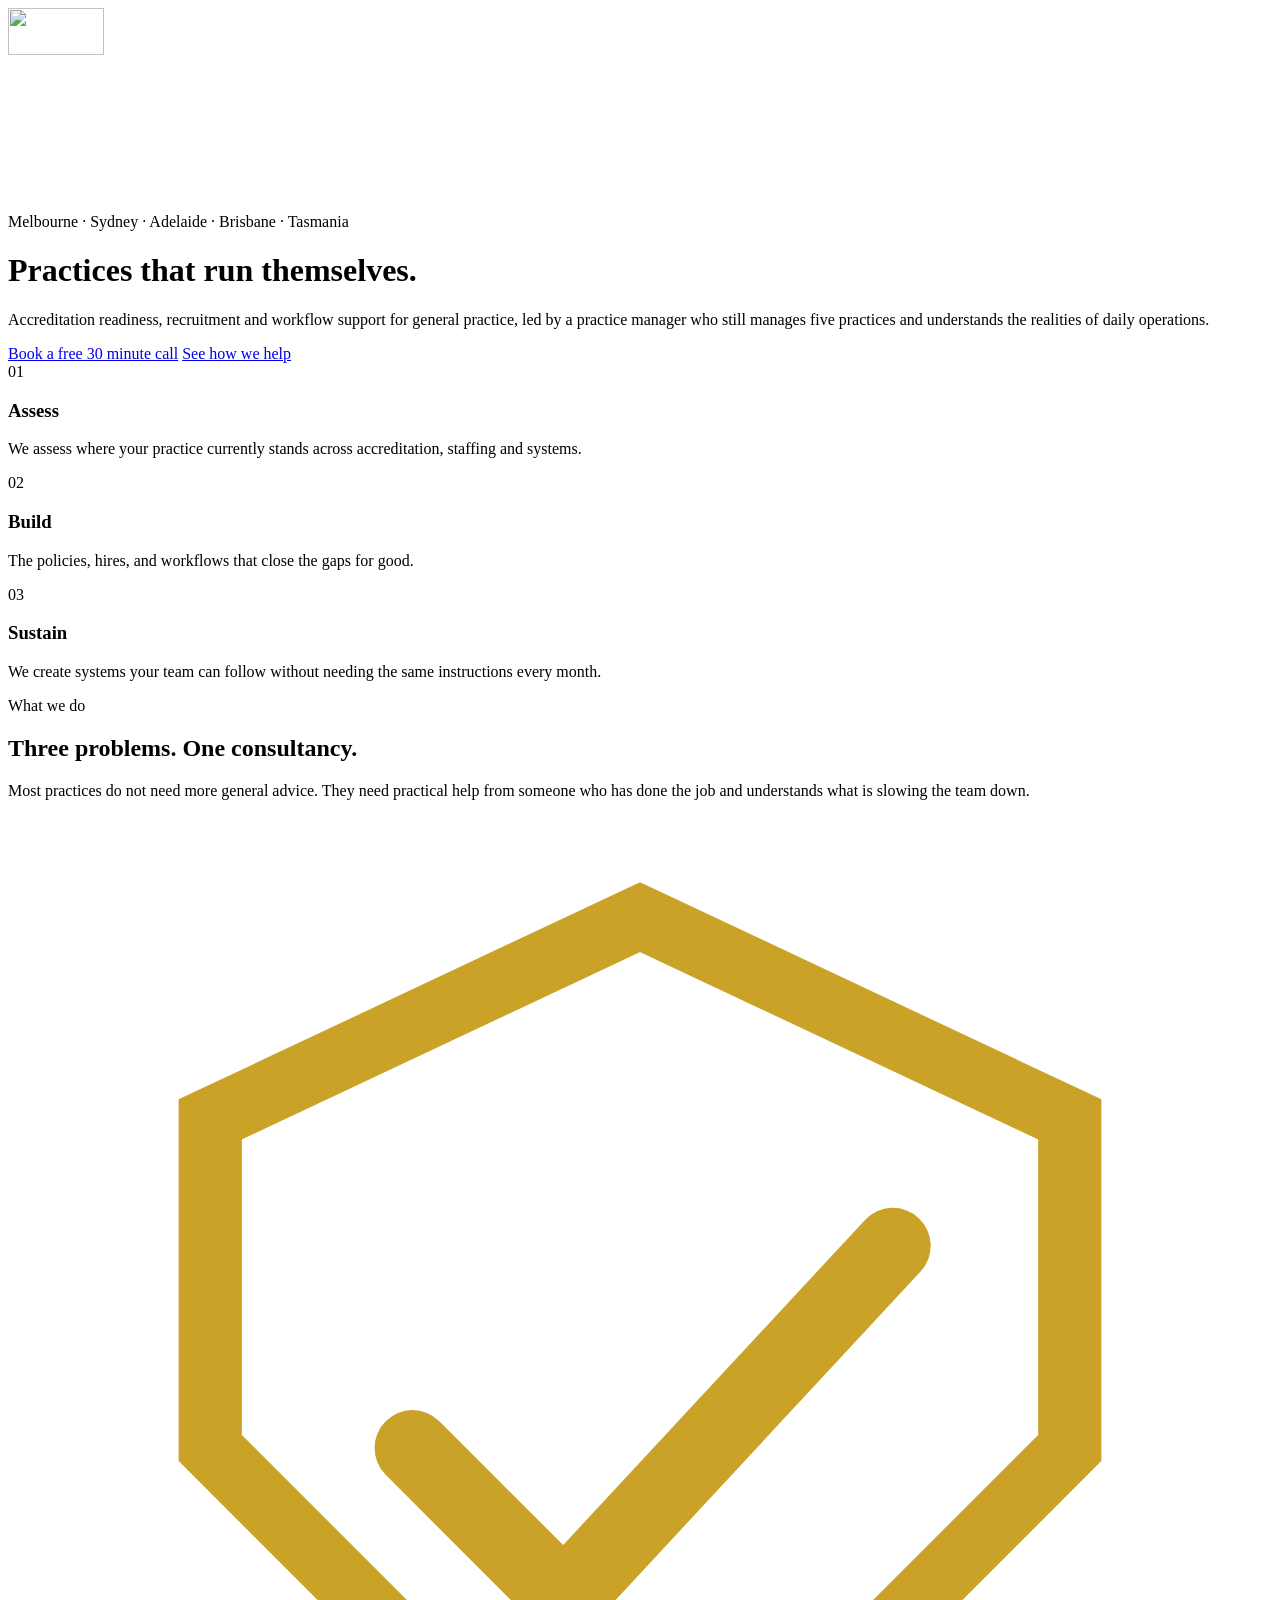
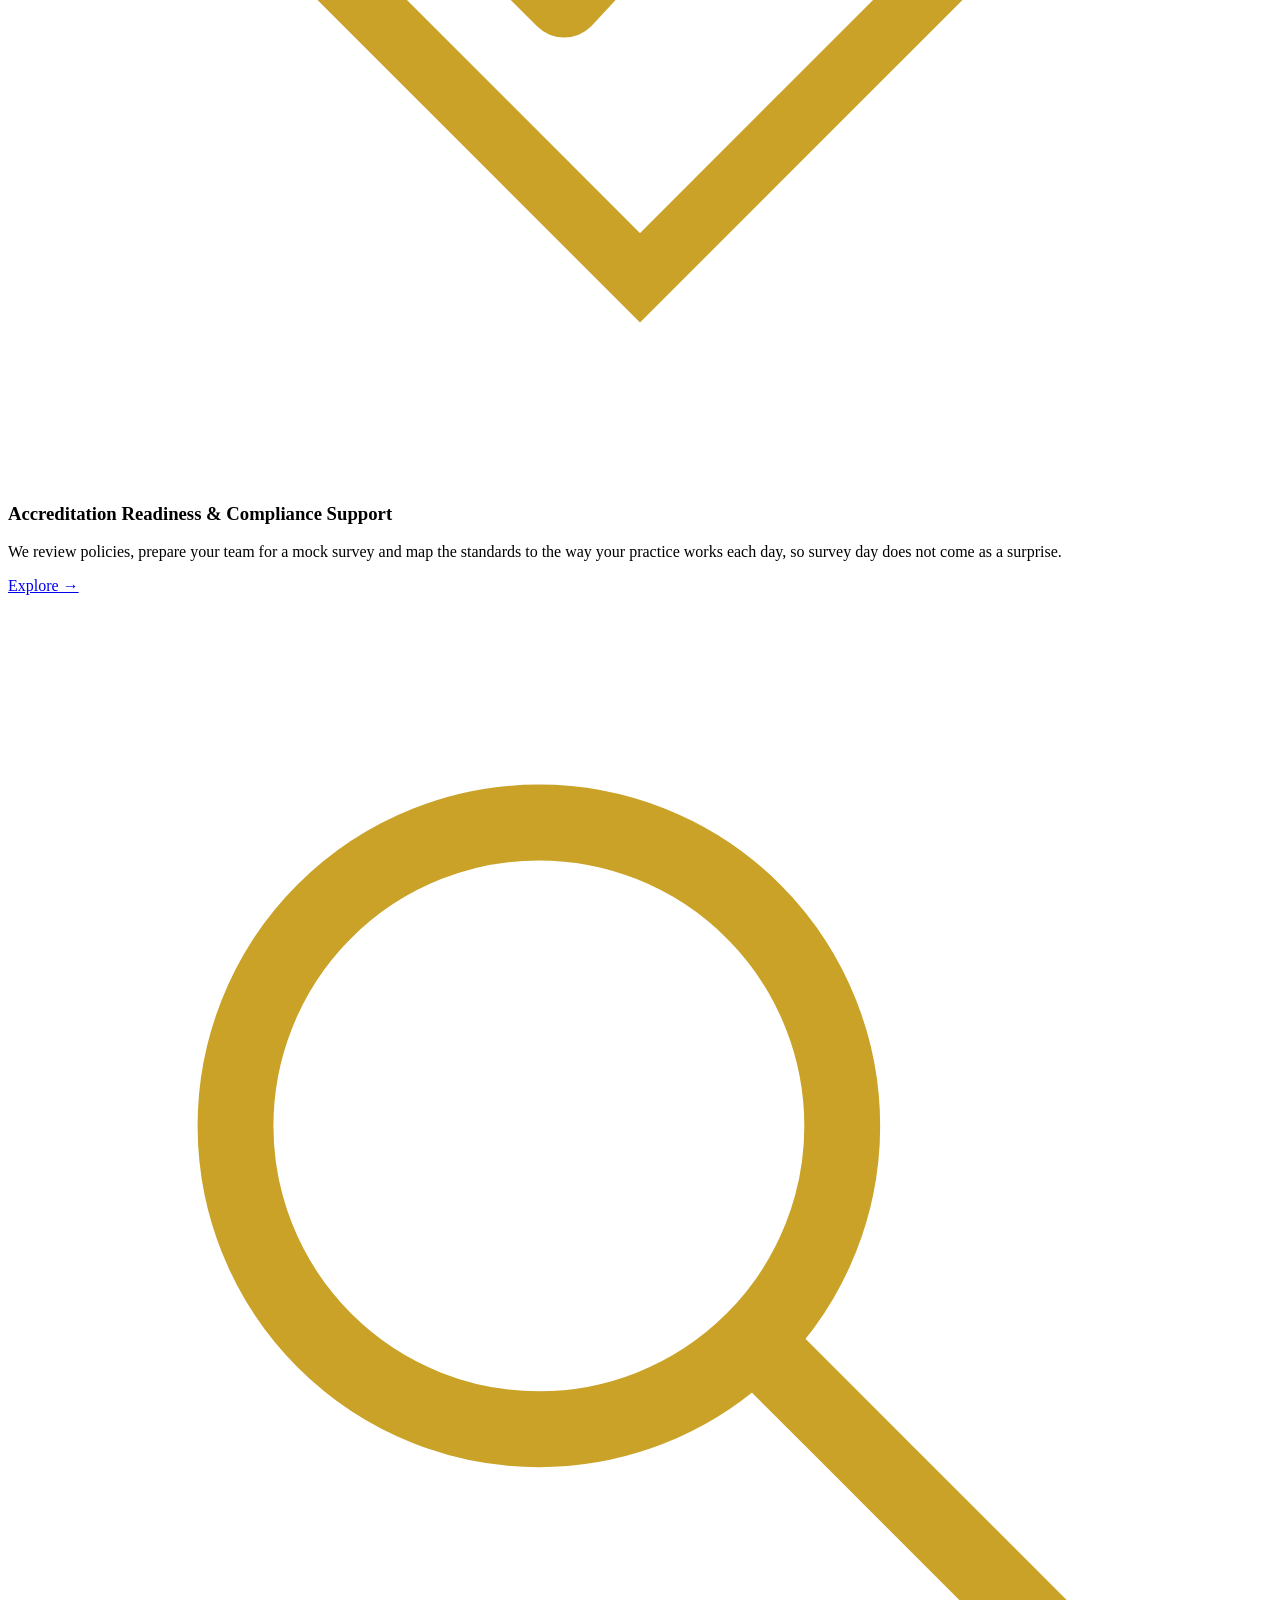
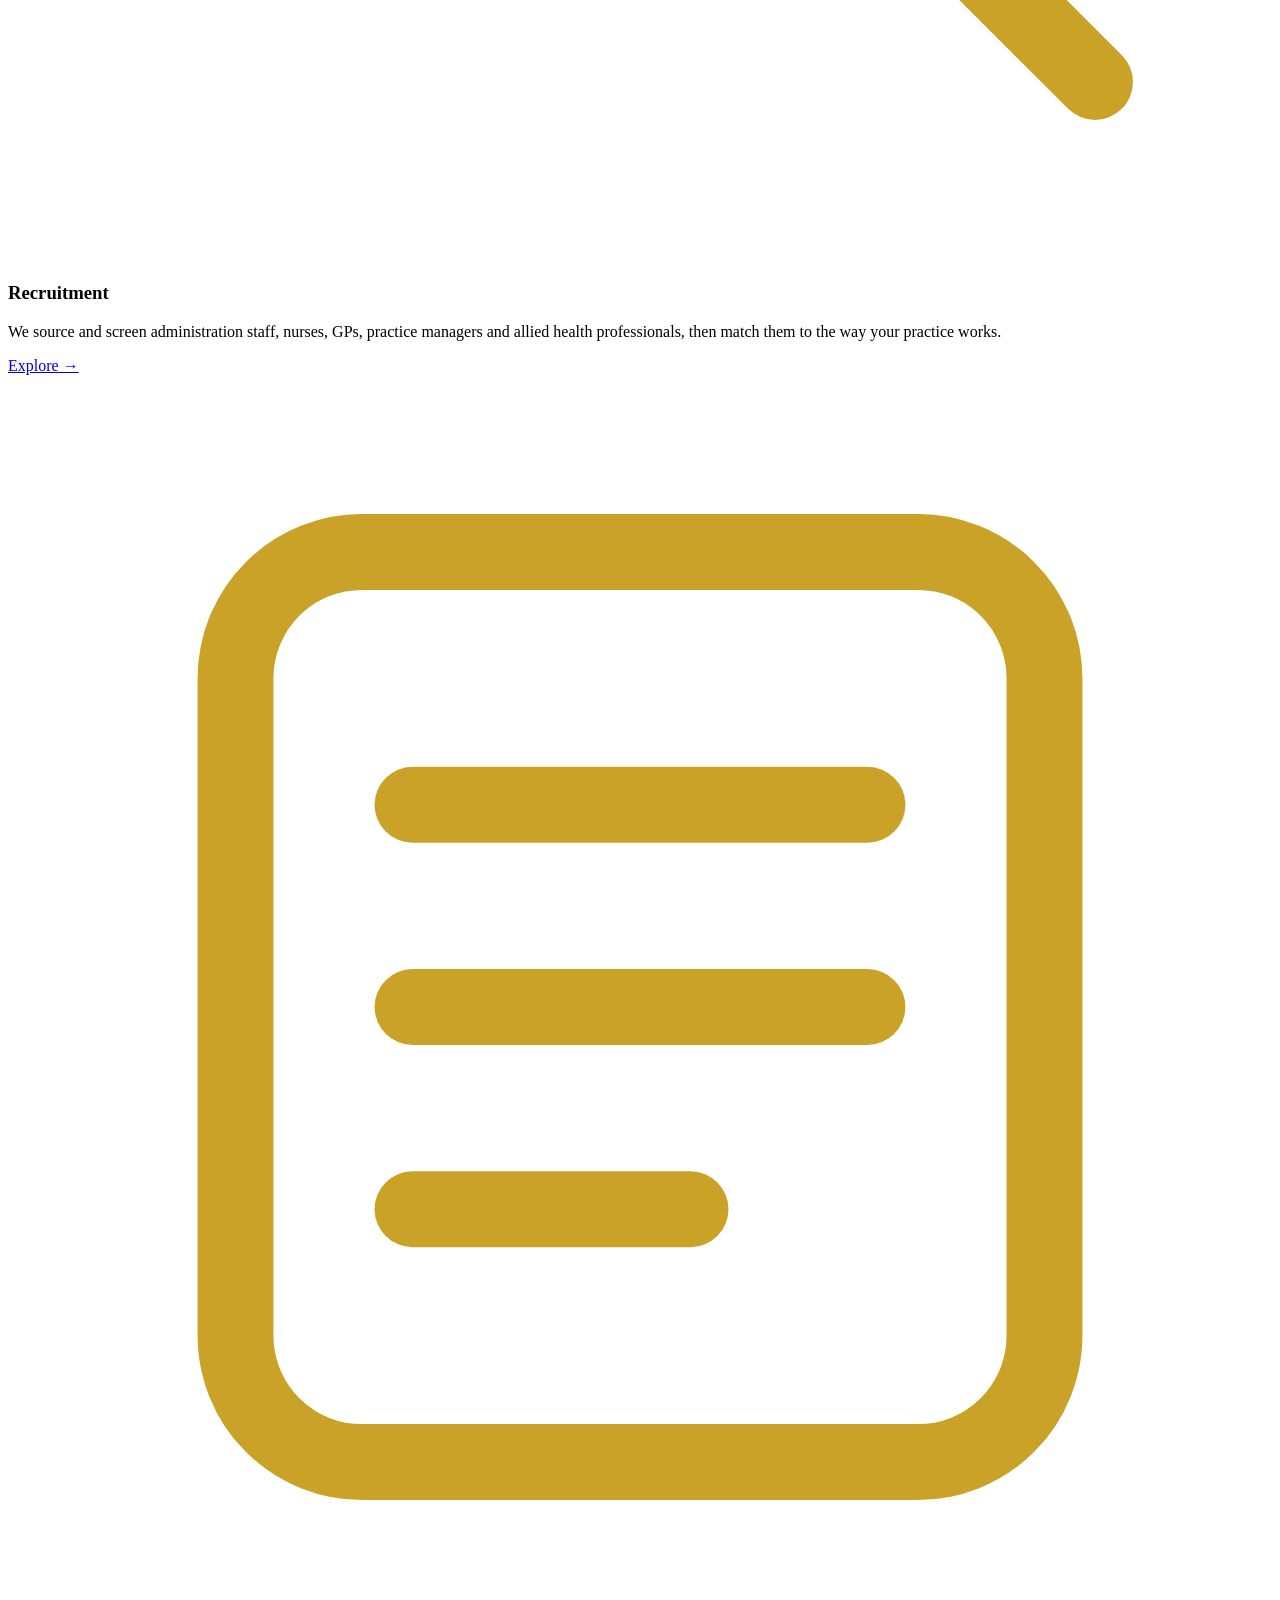
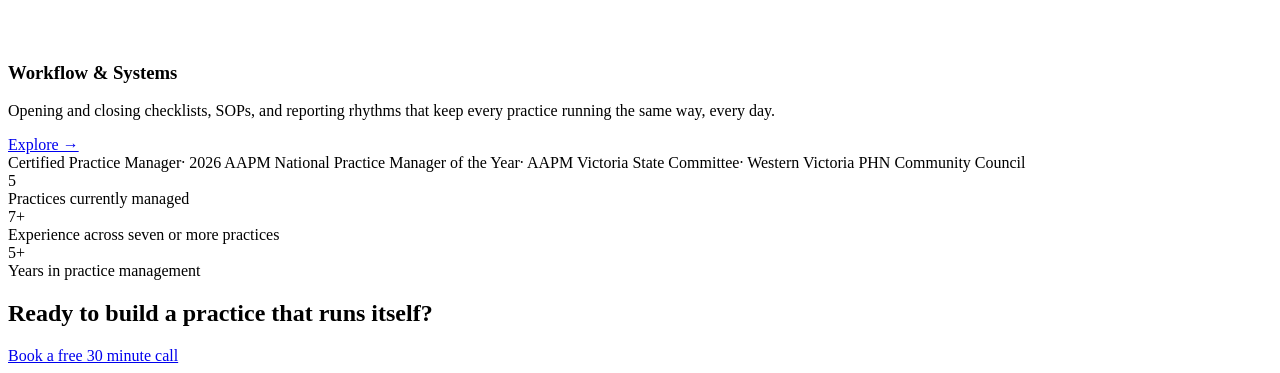
==== index.html @ 15c12a46 "Add files via upload" ====
<!DOCTYPE html>
<html lang="en-AU">
<head>
<meta charset="UTF-8">
<meta name="viewport" content="width=device-width, initial-scale=1">
<title>GP Practice Solutions | Accreditation, Recruitment &amp; Workflow for General Practice</title>
<meta name="description" content="GP Practice Solutions helps general practices prepare for accreditation, recruit the right people and build reliable workflows. Services are available across Melbourne, Sydney, Adelaide, Brisbane and Tasmania.">
<link rel="canonical" href="https://gppracticesolutions.com.au/index.html">
<meta name="robots" content="index, follow">

<meta property="og:type" content="website">
<meta property="og:title" content="GP Practice Solutions | Accreditation, Recruitment &amp; Workflow for General Practice">
<meta property="og:description" content="Accreditation readiness, recruitment and workflow support led by a practice manager who still manages three general practices.">
<meta property="og:url" content="https://gppracticesolutions.com.au/index.html">
<meta property="og:image" content="https://gppracticesolutions.com.au/images/logo.png">
<meta property="og:locale" content="en_AU">
<meta name="twitter:card" content="summary">

<link rel="icon" href="images/logo.png" type="image/png">
<link rel="preconnect" href="https://fonts.googleapis.com">
<link rel="preconnect" href="https://fonts.gstatic.com" crossorigin>
<link href="https://fonts.googleapis.com/css2?family=Archivo+Black&family=Oswald:wght@300;400;500;600;700&display=swap" rel="stylesheet">
<link rel="stylesheet" href="css/style.css">

<script type="application/ld+json">
{
  "@context": "https://schema.org",
  "@type": "ProfessionalService",
  "name": "GP Practice Solutions",
  "url": "https://gppracticesolutions.com.au/",
  "logo": "https://gppracticesolutions.com.au/images/logo.png",
  "telephone": "+61470152022",
  "email": "admin@gppracticesolutions.com.au",
  "areaServed": ["Melbourne", "Sydney", "Adelaide", "Brisbane", "Tasmania"],
  "description": "Accreditation readiness, recruitment, and workflow support for general practice.",
  "founder": {
    "@type": "Person",
    "name": "Keshav Dhawan",
    "jobTitle": "Certified Practice Manager"
  }
}
</script>
</head>
<body data-page="index">

<div id="pageLoader" aria-hidden="true">
  <img src="images/logo.png" alt="" width="96" height="47">
  <div class="loader-bar"></div>
</div>

<div id="siteHeader"></div>

<main>

  <div class="hero">
    <canvas id="particles"></canvas>
    <div class="hero-inner">
      <div class="eyebrow">Melbourne · Sydney · Adelaide · Brisbane · Tasmania</div>
      <h1>
        <span class="line"><span>Practices that</span></span>
        <span class="line"><span>run themselves.</span></span>
      </h1>
      <p class="sub">Accreditation readiness, recruitment and workflow support for general practice, led by a practice manager who still manages five practices and understands the realities of daily operations.</p>
      <div class="hero-ctas">
        <a class="btn btn-primary" href="contact.html">Book a free 30 minute call</a>
        <a class="btn btn-ghost" href="accreditation.html">See how we help</a>
      </div>

      <div class="journey" id="journeyWrap">
        <div class="journey-track">
          <div class="journey-line"><div class="journey-line-fill" id="journeyFill"></div></div>
          <div class="journey-node">
            <div class="journey-dot">01</div>
            <h3>Assess</h3>
            <p>We assess where your practice currently stands across accreditation, staffing and systems.</p>
          </div>
          <div class="journey-node">
            <div class="journey-dot">02</div>
            <h3>Build</h3>
            <p>The policies, hires, and workflows that close the gaps for good.</p>
          </div>
          <div class="journey-node">
            <div class="journey-dot">03</div>
            <h3>Sustain</h3>
            <p>We create systems your team can follow without needing the same instructions every month.</p>
          </div>
        </div>
      </div>
    </div>
  </div>

  <section>
    <div class="wrap">
      <div class="section-head reveal">
        <div class="eyebrow">What we do</div>
        <h2>Three problems. One consultancy.</h2>
        <p>Most practices do not need more general advice. They need practical help from someone who has done the job and understands what is slowing the team down.</p>
      </div>
      <div class="pillars">
        <div class="pillar-card reveal">
          <svg class="pillar-icon" viewBox="0 0 100 100" fill="none" aria-hidden="true"><path d="M50 8 L84 24 L84 50 L50 84 L16 50 L16 24 Z" stroke="#C9A227" stroke-width="5"/><path d="M32 50 L44 62 L70 34" stroke="#C9A227" stroke-width="6" stroke-linecap="round" stroke-linejoin="round"/></svg>
          <h3>Accreditation Readiness &amp; Compliance Support</h3>
          <p>We review policies, prepare your team for a mock survey and map the standards to the way your practice works each day, so survey day does not come as a surprise.</p>
          <a class="go" href="accreditation.html">Explore →</a>
        </div>
        <div class="pillar-card reveal">
          <svg class="pillar-icon" viewBox="0 0 100 100" fill="none" aria-hidden="true"><circle cx="42" cy="42" r="24" stroke="#C9A227" stroke-width="6"/><line x1="60" y1="60" x2="86" y2="86" stroke="#C9A227" stroke-width="6" stroke-linecap="round"/></svg>
          <h3>Recruitment</h3>
          <p>We source and screen administration staff, nurses, GPs, practice managers and allied health professionals, then match them to the way your practice works.</p>
          <a class="go" href="recruitment.html">Explore →</a>
        </div>
        <div class="pillar-card reveal">
          <svg class="pillar-icon" viewBox="0 0 100 100" fill="none" aria-hidden="true"><rect x="18" y="14" width="64" height="72" rx="10" stroke="#C9A227" stroke-width="6"/><line x1="32" y1="34" x2="68" y2="34" stroke="#C9A227" stroke-width="6" stroke-linecap="round"/><line x1="32" y1="50" x2="68" y2="50" stroke="#C9A227" stroke-width="6" stroke-linecap="round"/><line x1="32" y1="66" x2="54" y2="66" stroke="#C9A227" stroke-width="6" stroke-linecap="round"/></svg>
          <h3>Workflow &amp; Systems</h3>
          <p>Opening and closing checklists, SOPs, and reporting rhythms that keep every practice running the same way, every day.</p>
          <a class="go" href="workflow.html">Explore →</a>
        </div>
      </div>
    </div>
  </section>

  <div class="ribbon">
    <div class="wrap ribbon-inner">
      <span>Certified Practice Manager</span><span class="ribbon-dot">·</span>
      <span>2026 AAPM National Practice Manager of the Year</span><span class="ribbon-dot">·</span>
      <span>AAPM Victoria State Committee</span><span class="ribbon-dot">·</span>
      <span>Western Victoria PHN Community Council</span>
    </div>
  </div>

  <section>
    <div class="wrap">
      <div class="stats">
        <div class="reveal">
          <div class="stat-num">5</div>
          <div class="stat-label">Practices currently managed</div>
        </div>
        <div class="reveal">
          <div class="stat-num">7+</div>
          <div class="stat-label">Experience across seven or more practices</div>
        </div>
        <div class="reveal">
          <div class="stat-num">5+</div>
          <div class="stat-label">Years in practice management</div>
        </div>
      </div>
    </div>
  </section>

  <div class="cta-band">
    <div class="wrap">
      <h2 class="reveal">Ready to build a practice that runs itself?</h2>
      <a class="btn btn-primary reveal" href="contact.html">Book a free 30 minute call</a>
    </div>
  </div>

</main>

<div id="siteFooter"></div>

<script src="js/include.js"></script>
<script src="js/main.js"></script>
</body>
</html>
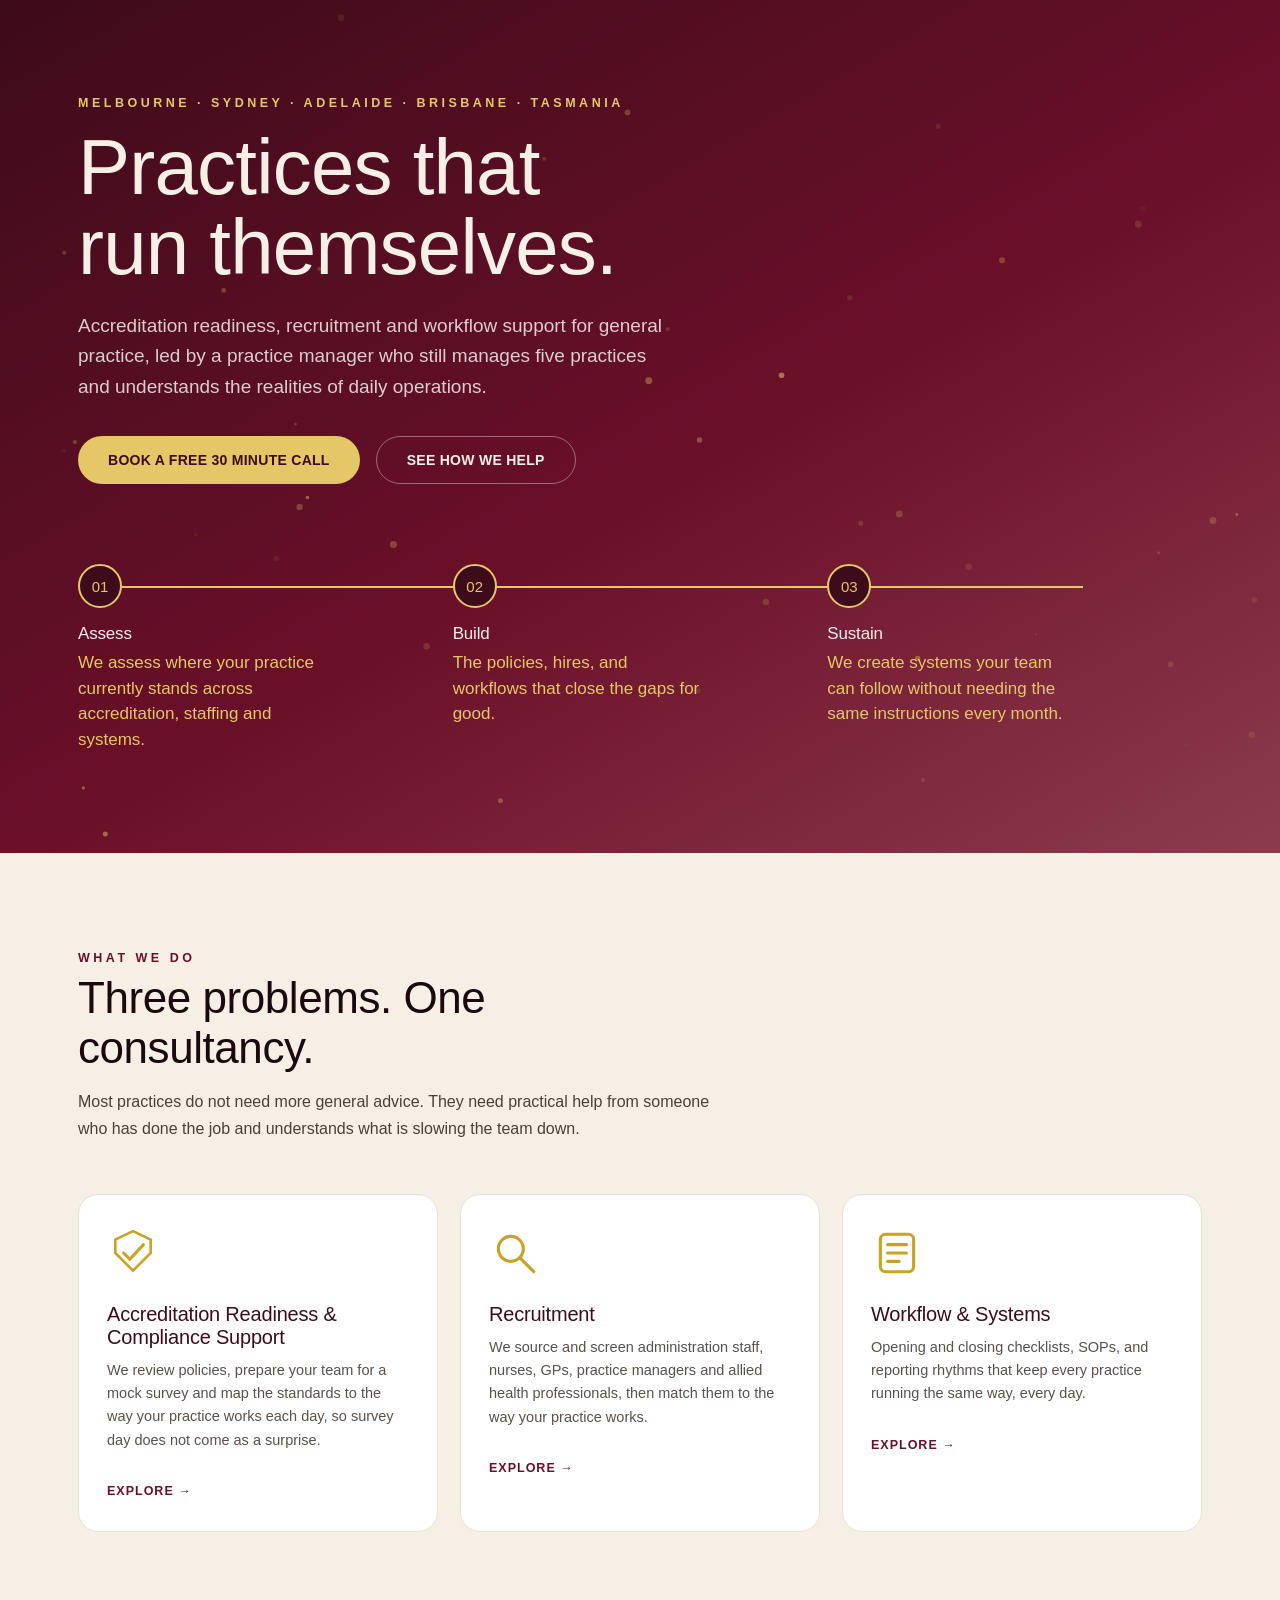
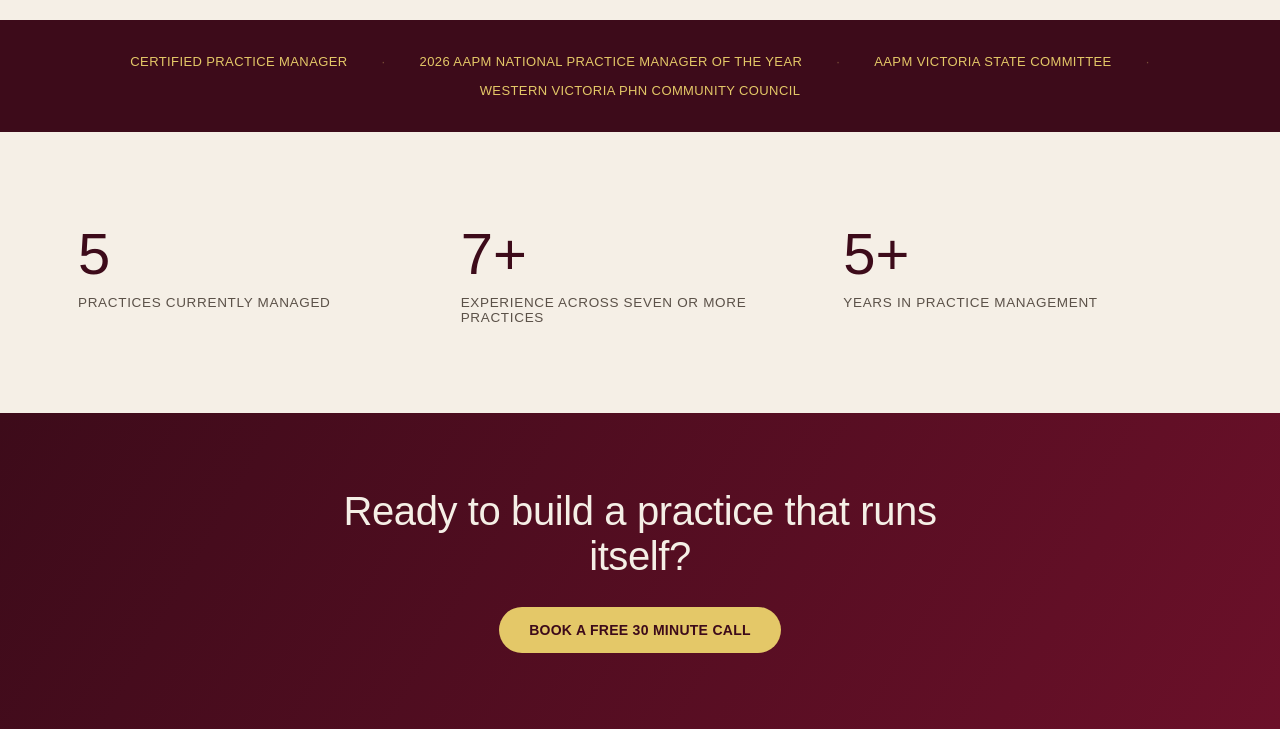
==== commit ed7e4356: "Update index.html" ====
--- a/index.html
+++ b/index.html
@@ -16,11 +16,11 @@
 <meta property="og:locale" content="en_AU">
 <meta name="twitter:card" content="summary">
 
-<link rel="icon" href="images/logo.png" type="image/png">
+<link rel="icon" href="logo.png" type="image/png">
 <link rel="preconnect" href="https://fonts.googleapis.com">
 <link rel="preconnect" href="https://fonts.gstatic.com" crossorigin>
 <link href="https://fonts.googleapis.com/css2?family=Archivo+Black&family=Oswald:wght@300;400;500;600;700&display=swap" rel="stylesheet">
-<link rel="stylesheet" href="css/style.css">
+<link rel="stylesheet" href="style.css">
 
 <script type="application/ld+json">
 {
@@ -158,7 +158,7 @@
 
 <div id="siteFooter"></div>
 
-<script src="js/include.js"></script>
-<script src="js/main.js"></script>
+<script src="include.js"></script>
+<script src="main.js"></script>
 </body>
 </html>
--- a/style.css
+++ b/style.css
@@ -0,0 +1,1241 @@
+/* =======================================================
+   GP Practice Solutions — Shared Stylesheet
+   ======================================================= */
+
+:root {
+  --burgundy-deep: #3d0b1a;
+  --burgundy: #6b1029;
+  --burgundy-light: #8c3b4d;
+  --burgundy-dark: #3d0b1a;
+  --gold: #c9a227;
+  --gold-soft: #e4c868;
+  --cream: #f5efe6;
+  --cream-dim: #e9e1d3;
+  --soft-cream: rgba(245, 239, 230, 0.85);
+  --ink: #1a0a0e;
+  --muted: #5b5148;
+  --radius: 20px;
+  --shadow: 0 24px 48px -24px rgba(61, 11, 26, 0.28);
+  --max: 1180px;
+}
+
+* {
+  box-sizing: border-box;
+}
+html {
+  scroll-behavior: smooth;
+}
+body {
+  margin: 0;
+  background: var(--cream);
+  color: var(--ink);
+  font-family: "Oswald", sans-serif;
+  font-weight: 400;
+  -webkit-font-smoothing: antialiased;
+}
+h1,
+h2,
+h3,
+.display {
+  font-family: "Archivo Black", sans-serif;
+  font-weight: 400;
+  letter-spacing: -0.01em;
+  margin: 0;
+}
+a {
+  color: inherit;
+  text-decoration: none;
+}
+img {
+  max-width: 100%;
+  display: block;
+}
+.wrap {
+  max-width: var(--max);
+  margin: 0 auto;
+  padding: 0 28px;
+}
+::selection {
+  background: var(--gold-soft);
+  color: var(--ink);
+}
+
+:focus-visible {
+  outline: 3px solid var(--gold);
+  outline-offset: 3px;
+}
+
+/* ---------- PAGE LOADER ---------- */
+#pageLoader {
+  position: fixed;
+  inset: 0;
+  z-index: 9999;
+  background: var(--burgundy-deep);
+  display: flex;
+  align-items: center;
+  justify-content: center;
+  flex-direction: column;
+  gap: 18px;
+  transition:
+    opacity 0.5s ease,
+    visibility 0.5s ease;
+}
+#pageLoader.loaded {
+  opacity: 0;
+  visibility: hidden;
+  pointer-events: none;
+}
+#pageLoader img {
+  width: 96px;
+  height: auto;
+  animation: loaderPulse 1.4s ease-in-out infinite;
+}
+.loader-bar {
+  width: 140px;
+  height: 3px;
+  border-radius: 999px;
+  background: rgba(228, 200, 104, 0.2);
+  overflow: hidden;
+}
+.loader-bar::after {
+  content: "";
+  display: block;
+  width: 40%;
+  height: 100%;
+  background: var(--gold-soft);
+  border-radius: 999px;
+  animation: loaderSlide 1.1s ease-in-out infinite;
+}
+@keyframes loaderPulse {
+  0%,
+  100% {
+    transform: scale(1);
+    opacity: 1;
+  }
+  50% {
+    transform: scale(0.94);
+    opacity: 0.75;
+  }
+}
+@keyframes loaderSlide {
+  0% {
+    transform: translateX(-100%);
+  }
+  100% {
+    transform: translateX(350%);
+  }
+}
+@media (prefers-reduced-motion: reduce) {
+  #pageLoader img,
+  .loader-bar::after {
+    animation: none;
+  }
+}
+
+/* ---------- NAV ---------- */
+header.site-nav {
+  position: sticky;
+  top: 0;
+  z-index: 100;
+  background: rgba(255, 247, 232, 0.95);
+  border-bottom: 1px solid rgba(228, 200, 104, 0.25);
+  backdrop-filter: blur(6px);
+}
+.nav-inner {
+  max-width: var(--max);
+  margin: 0 auto;
+  padding: 12px 28px;
+  display: flex;
+  align-items: center;
+  justify-content: space-between;
+  gap: 24px;
+}
+.brand {
+  display: flex;
+  align-items: center;
+  gap: 10px;
+  font-family: "Archivo Black", sans-serif;
+  color: var(--ink);
+  font-size: 15px;
+  letter-spacing: 0.02em;
+}
+.brand img {
+  height: 40px;
+  width: auto;
+}
+.brand .sub {
+  color: var(--burgundy);
+}
+
+nav.tabs {
+  display: flex;
+  gap: 2px;
+  flex-wrap: wrap;
+}
+nav.tabs a {
+  background: none;
+  border: none;
+  cursor: pointer;
+  font-family: "Oswald", sans-serif;
+  font-weight: 500;
+  font-size: 13.5px;
+  letter-spacing: 0.03em;
+  text-transform: uppercase;
+  color: var(--burgundy-dark);
+  padding: 10px 14px;
+  position: relative;
+  transition: color 0.2s ease;
+  display: inline-block;
+}
+nav.tabs a:hover {
+  color: var(--gold);
+}
+nav.tabs a.active {
+  color: var(--ink);
+}
+nav.tabs a.active::after {
+  content: "";
+  position: absolute;
+  left: 14px;
+  right: 14px;
+  bottom: 3px;
+  height: 2px;
+  background: var(--ink);
+  border-radius: 2px;
+}
+.nav-phone {
+  font-size: 13px;
+  color: var(--cream);
+  white-space: nowrap;
+  border: 1px solid var(--gold-soft);
+  background: var(--burgundy-deep);
+  padding: 8px 16px;
+  border-radius: 999px;
+  display: none;
+}
+.nav-phone:hover {
+  border-color: var(--gold-soft);
+  color: var(--gold-soft);
+}
+.nav-toggle {
+  display: none;
+}
+
+@media (min-width: 860px) {
+  .nav-phone {
+    display: inline-block;
+  }
+}
+@media (max-width: 859px) {
+  nav.tabs {
+    display: none;
+    position: absolute;
+    top: 100%;
+    left: 0;
+    right: 0;
+    background: var(--burgundy-deep);
+    flex-direction: column;
+    padding: 6px 28px 16px;
+    border-bottom: 1px solid rgba(228, 200, 104, 0.25);
+  }
+  nav.tabs.open {
+    display: flex;
+  }
+  nav.tabs a {
+    text-align: left;
+    padding: 12px 4px;
+    color: rgba(245, 239, 230, 0.75);
+  }
+  nav.tabs a.active {
+    color: var(--gold-soft);
+  }
+  nav.tabs a.active::after {
+    bottom: 0;
+    left: 0;
+    right: auto;
+    width: 26px;
+    background: var(--gold-soft);
+  }
+  .nav-toggle {
+    display: inline-flex;
+    flex-direction: column;
+    gap: 5px;
+    background: none;
+    border: none;
+    cursor: pointer;
+    padding: 8px;
+  }
+  .nav-toggle span {
+    width: 22px;
+    height: 2px;
+    background: var(--ink);
+    border-radius: 2px;
+  }
+}
+
+/* ---------- HERO / AMBIENT CANVAS ---------- */
+.hero {
+  position: relative;
+  overflow: hidden;
+  background: linear-gradient(
+    150deg,
+    var(--burgundy-deep) 0%,
+    var(--burgundy) 55%,
+    var(--burgundy-light) 100%
+  );
+  color: var(--cream);
+  padding: 96px 0 84px;
+}
+#particles {
+  position: absolute;
+  inset: 0;
+  width: 100%;
+  height: 100%;
+}
+.hero-inner {
+  position: relative;
+  z-index: 2;
+  max-width: var(--max);
+  margin: 0 auto;
+  padding: 0 28px;
+}
+.eyebrow {
+  font-size: 12.5px;
+  letter-spacing: 0.28em;
+  text-transform: uppercase;
+  color: var(--gold-soft);
+  font-weight: 600;
+  margin-bottom: 18px;
+  opacity: 0;
+  transform: translateY(10px);
+  animation: riseIn 0.7s ease forwards;
+  animation-delay: 0.1s;
+}
+.hero h1 {
+  font-size: clamp(38px, 6.4vw, 78px);
+  line-height: 1.02;
+  max-width: 820px;
+}
+.hero h1 .line {
+  display: block;
+  overflow: hidden;
+}
+.hero h1 .line span {
+  display: inline-block;
+  opacity: 0;
+  transform: translateY(100%);
+  animation: riseIn 0.75s cubic-bezier(0.2, 0.8, 0.2, 1) forwards;
+}
+.hero h1 .line:nth-child(1) span {
+  animation-delay: 0.22s;
+}
+.hero h1 .line:nth-child(2) span {
+  animation-delay: 0.36s;
+}
+@keyframes riseIn {
+  to {
+    opacity: 1;
+    transform: translateY(0);
+  }
+}
+
+.hero p.sub {
+  margin-top: 24px;
+  max-width: 600px;
+  font-size: 19px;
+  line-height: 1.6;
+  color: var(--soft-cream);
+  font-weight: 300;
+  opacity: 0;
+  animation: riseIn 0.7s ease forwards;
+  animation-delay: 0.5s;
+}
+.hero-ctas {
+  margin-top: 34px;
+  display: flex;
+  gap: 16px;
+  flex-wrap: wrap;
+  opacity: 0;
+  animation: riseIn 0.7s ease forwards;
+  animation-delay: 0.65s;
+}
+.btn {
+  font-family: "Oswald", sans-serif;
+  font-weight: 600;
+  font-size: 14px;
+  letter-spacing: 0.02em;
+  text-transform: uppercase;
+  padding: 15px 30px;
+  border-radius: 999px;
+  cursor: pointer;
+  border: none;
+  transition:
+    transform 0.2s ease,
+    box-shadow 0.2s ease;
+  display: inline-flex;
+  align-items: center;
+  gap: 8px;
+}
+.btn-primary {
+  background: var(--gold-soft);
+  color: var(--burgundy-deep);
+}
+.btn-primary:hover {
+  transform: translateY(-2px);
+  box-shadow: 0 10px 24px -8px rgba(201, 162, 39, 0.55);
+}
+.btn-ghost {
+  background: transparent;
+  color: var(--cream);
+  border: 1px solid rgba(245, 239, 230, 0.4);
+}
+.btn-ghost:hover {
+  border-color: var(--gold-soft);
+  color: var(--gold-soft);
+}
+
+/* ---------- JOURNEY (home signature element) ---------- */
+.journey {
+  margin-top: 80px;
+  opacity: 0;
+  animation: riseIn 0.9s ease forwards;
+  animation-delay: 0.85s;
+}
+.journey-track {
+  display: grid;
+  grid-template-columns: 1fr 1fr 1fr;
+  gap: 0;
+  position: relative;
+}
+.journey-line {
+  position: absolute;
+  top: 22px;
+  left: calc(0.6%);
+  right: calc(10.6%);
+  height: 2px;
+  background: rgba(228, 200, 104, 0.25);
+}
+.journey-line-fill {
+  position: absolute;
+  top: 0;
+  left: 0;
+  height: 100%;
+  width: 0%;
+  background: var(--gold-soft);
+  transition: width 1.6s cubic-bezier(0.2, 0.7, 0.2, 1);
+}
+.journey-node {
+  position: relative;
+  padding-top: 0;
+  text-align: left;
+}
+.journey-dot {
+  width: 44px;
+  height: 44px;
+  border-radius: 50%;
+  background: var(--burgundy-deep);
+  border: 2px solid var(--gold-soft);
+  display: flex;
+  align-items: center;
+  justify-content: center;
+  font-family: "Archivo Black", sans-serif;
+  color: var(--gold-soft);
+  font-size: 15px;
+  position: relative;
+  z-index: 2;
+}
+.journey-node h3 {
+  margin-top: 16px;
+  font-size: 17px;
+  color: var(--cream);
+}
+.journey-node p {
+  margin-top: 6px;
+  font-size: 17px;
+  color: var(--gold-soft);
+  max-width: 250px;
+  line-height: 1.5;
+  font-weight: 300;
+}
+
+@media (max-width: 700px) {
+  .journey-track {
+    grid-template-columns: 1fr;
+    gap: 28px;
+  }
+  .journey-line {
+    display: none;
+  }
+}
+
+/* ---------- SECTION SCAFFOLDING ---------- */
+section {
+  padding: 88px 0;
+}
+.section-head {
+  max-width: 640px;
+  margin-bottom: 52px;
+}
+.section-head .eyebrow {
+  color: var(--burgundy);
+  opacity: 1;
+  animation: none;
+}
+.section-head h2 {
+  font-size: clamp(28px, 4vw, 44px);
+  color: var(--ink);
+  margin-top: 14px;
+}
+.section-head p {
+  margin-top: 16px;
+  font-size: 16px;
+  line-height: 1.65;
+  color: #4a4038;
+  font-weight: 300;
+}
+
+.reveal {
+  opacity: 0;
+  transform: translateY(28px);
+  transition:
+    opacity 0.7s ease,
+    transform 0.7s ease;
+}
+.reveal.in {
+  opacity: 1;
+  transform: translateY(0);
+}
+
+/* ---------- PILLARS ---------- */
+.pillars {
+  display: grid;
+  grid-template-columns: repeat(3, 1fr);
+  gap: 22px;
+}
+.pillar-card {
+  background: #fff;
+  border: 1px solid #e9e1d3;
+  border-radius: 20px;
+  padding: 32px 28px;
+  transition:
+    transform 0.25s ease,
+    box-shadow 0.25s ease,
+    border-color 0.25s ease;
+}
+.pillar-card:hover {
+  transform: translateY(-6px);
+  box-shadow: 0 24px 48px -24px rgba(61, 11, 26, 0.28);
+  border-color: var(--gold-soft);
+}
+.pillar-icon {
+  width: 52px;
+  height: 52px;
+  margin-bottom: 20px;
+}
+.pillar-card h3 {
+  font-size: 20px;
+  color: var(--burgundy-deep);
+}
+.pillar-card p {
+  margin-top: 10px;
+  font-size: 14.5px;
+  line-height: 1.6;
+  color: #5b5148;
+  font-weight: 300;
+}
+.pillar-card .go {
+  margin-top: 18px;
+  font-size: 12.5px;
+  text-transform: uppercase;
+  letter-spacing: 0.08em;
+  color: var(--burgundy);
+  font-weight: 600;
+  cursor: pointer;
+  display: inline-flex;
+  align-items: center;
+  gap: 6px;
+}
+.pillar-card .go:hover {
+  color: var(--gold);
+}
+
+@media (max-width: 820px) {
+  .pillars {
+    grid-template-columns: 1fr;
+  }
+}
+
+/* ---------- CREDENTIAL RIBBON ---------- */
+.ribbon {
+  background: var(--burgundy-deep);
+  color: var(--cream);
+  padding: 34px 0;
+}
+.ribbon-inner {
+  display: flex;
+  flex-wrap: wrap;
+  gap: 14px 34px;
+  align-items: center;
+  justify-content: center;
+  font-size: 13px;
+  letter-spacing: 0.03em;
+  text-transform: uppercase;
+  font-weight: 500;
+}
+.ribbon-inner span {
+  color: var(--gold-soft);
+}
+.ribbon-dot {
+  opacity: 0.35;
+}
+
+/* ---------- STATS ---------- */
+.stats {
+  display: grid;
+  grid-template-columns: repeat(3, 1fr);
+  gap: 24px;
+  text-align: left;
+}
+.stat-num {
+  font-family: "Archivo Black", sans-serif;
+  font-size: clamp(38px, 5vw, 58px);
+  color: var(--burgundy-deep);
+}
+.stat-label {
+  margin-top: 8px;
+  font-size: 13.5px;
+  color: #5b5148;
+  text-transform: uppercase;
+  letter-spacing: 0.05em;
+}
+@media (max-width: 700px) {
+  .stats {
+    grid-template-columns: 1fr;
+  }
+}
+
+/* ---------- DETAIL PANELS (service page content) ---------- */
+.detail-hero {
+  background: var(--burgundy);
+  color: var(--cream);
+  padding: 64px 0 56px;
+}
+.detail-hero .eyebrow {
+  opacity: 1;
+  animation: none;
+}
+.detail-hero h1 {
+  font-size: clamp(30px, 4.5vw, 52px);
+  margin-top: 14px;
+  max-width: 680px;
+}
+.detail-hero p {
+  margin-top: 18px;
+  max-width: 560px;
+  font-size: 16px;
+  line-height: 1.65;
+  color: rgba(245, 239, 230, 0.85);
+  font-weight: 300;
+}
+
+.feature-grid {
+  display: grid;
+  grid-template-columns: repeat(3, 1fr);
+  gap: 20px;
+}
+.feature-card {
+  background: #fff;
+  border: 1px solid #e9e1d3;
+  border-radius: 18px;
+  padding: 26px 24px;
+}
+.feature-card .num {
+  font-family: "Archivo Black", sans-serif;
+  color: var(--gold);
+  font-size: 14px;
+}
+.feature-card h4 {
+  font-family: "Archivo Black", sans-serif;
+  font-size: 17px;
+  margin-top: 10px;
+  color: var(--burgundy-deep);
+}
+.feature-card p {
+  margin-top: 8px;
+  font-size: 14px;
+  line-height: 1.6;
+  color: #5b5148;
+  font-weight: 300;
+}
+@media (max-width: 820px) {
+  .feature-grid {
+    grid-template-columns: 1fr;
+  }
+}
+
+.role-chip-row {
+  display: flex;
+  flex-wrap: wrap;
+  gap: 12px;
+  margin-top: 30px;
+}
+.role-chip {
+  background: #fff;
+  border: 1px solid #e9e1d3;
+  border-radius: 999px;
+  padding: 10px 20px;
+  font-size: 13.5px;
+  font-weight: 500;
+  color: var(--burgundy-deep);
+  display: flex;
+  align-items: center;
+  gap: 8px;
+}
+.role-chip .dot {
+  width: 7px;
+  height: 7px;
+  border-radius: 50%;
+  background: var(--gold);
+}
+
+.quote-block {
+  border-left: 3px solid var(--gold);
+  padding-left: 22px;
+  margin-top: 36px;
+  max-width: 620px;
+}
+.quote-block p {
+  font-size: 18px;
+  line-height: 1.6;
+  color: var(--burgundy-deep);
+  font-style: italic;
+  font-weight: 300;
+}
+
+/* ---------- TEAM ---------- */
+.about-grid {
+  display: grid;
+  grid-template-columns: 280px 1fr;
+  gap: 56px;
+  align-items: start;
+}
+.about-photo {
+  width: 100%;
+  aspect-ratio: 1;
+  border-radius: 24px;
+  background: linear-gradient(
+    150deg,
+    var(--burgundy-deep),
+    var(--burgundy-light)
+  );
+  display: flex;
+  align-items: center;
+  justify-content: center;
+}
+.about-photo img {
+  width: 60%;
+}
+.credential-list {
+  margin-top: 26px;
+  display: flex;
+  flex-direction: column;
+  gap: 12px;
+  padding: 0;
+}
+.credential-list li {
+  list-style: none;
+  display: flex;
+  gap: 12px;
+  align-items: flex-start;
+  font-size: 14.5px;
+  color: #4a4038;
+  line-height: 1.5;
+  font-weight: 300;
+}
+.credential-list li::before {
+  content: "";
+  flex: none;
+  width: 8px;
+  height: 8px;
+  border-radius: 50%;
+  background: var(--gold);
+  margin-top: 7px;
+}
+.credential-list b {
+  color: var(--ink);
+  font-weight: 500;
+}
+@media (max-width: 760px) {
+  .about-grid {
+    grid-template-columns: 1fr;
+  }
+  .about-photo {
+    max-width: 220px;
+  }
+}
+
+/* ---------- CONTACT ---------- */
+.contact-grid {
+  display: grid;
+  grid-template-columns: 1fr 1fr;
+  gap: 56px;
+}
+.contact-info h2 {
+  font-size: 22px;
+  color: var(--burgundy-deep);
+}
+.contact-line {
+  margin-top: 18px;
+  font-size: 15px;
+  color: #4a4038;
+}
+.contact-line a {
+  color: var(--burgundy);
+  font-weight: 500;
+}
+.contact-line a:hover {
+  color: var(--gold);
+}
+.area-chips {
+  display: flex;
+  flex-wrap: wrap;
+  gap: 10px;
+  margin-top: 22px;
+}
+.area-chips span {
+  background: var(--cream-dim);
+  border-radius: 999px;
+  padding: 8px 16px;
+  font-size: 13px;
+  color: var(--burgundy-deep);
+  font-weight: 500;
+}
+form.contact-form {
+  display: flex;
+  flex-direction: column;
+  gap: 14px;
+}
+form.contact-form input,
+form.contact-form textarea {
+  font-family: "Oswald", sans-serif;
+  font-size: 14.5px;
+  border: 1px solid #d9d0c2;
+  border-radius: 12px;
+  padding: 14px 16px;
+  background: #fff;
+  color: var(--ink);
+  resize: vertical;
+}
+form.contact-form input:focus,
+form.contact-form textarea:focus {
+  outline: none;
+  border-color: var(--gold);
+}
+form.contact-form label {
+  font-size: 12.5px;
+  text-transform: uppercase;
+  letter-spacing: 0.05em;
+  color: #5b5148;
+  margin-bottom: -8px;
+}
+@media (max-width: 760px) {
+  .contact-grid {
+    grid-template-columns: 1fr;
+  }
+}
+
+/* ---------- CTA BAND ---------- */
+.cta-band {
+  background: linear-gradient(120deg, var(--burgundy-deep), var(--burgundy));
+  color: var(--cream);
+  text-align: center;
+  padding: 76px 0;
+}
+.cta-band h2 {
+  font-size: clamp(26px, 4vw, 40px);
+  max-width: 640px;
+  margin: 0 auto;
+}
+.cta-band .btn-primary {
+  margin-top: 28px;
+}
+
+/* ---------- FOOTER ---------- */
+footer {
+  background: var(--burgundy-deep);
+  color: rgba(245, 239, 230, 0.65);
+  padding: 68px 0 32px;
+  font-size: 13px;
+}
+
+.footer-grid {
+  display: grid;
+  grid-template-columns: 1.5fr 1fr 1fr;
+  gap: 40px 32px;
+}
+
+.footer-brand-col {
+  display: flex;
+  flex-direction: column;
+  align-items: flex-start;
+}
+.footer-logo-box {
+  background: #fff;
+  border-radius: 18px;
+  padding: 20px 26px;
+  display: inline-flex;
+  align-items: center;
+}
+.footer-logo-box img {
+  height: 64px;
+  width: auto;
+}
+.footer-tagline {
+  margin-top: 22px;
+  max-width: 340px;
+  font-size: 14.5px;
+  line-height: 1.65;
+  color: rgba(245, 239, 230, 0.7);
+  font-weight: 300;
+}
+
+.footer-col h3 {
+  font-family: "Archivo Black", sans-serif;
+  font-size: 17px;
+  color: var(--cream);
+  margin-bottom: 20px;
+}
+.footer-col nav.footer-links {
+  display: flex;
+  flex-direction: column;
+  gap: 13px;
+}
+.footer-col nav.footer-links a {
+  font-size: 14.5px;
+  color: rgba(245, 239, 230, 0.72);
+  font-weight: 300;
+  transition: color 0.2s ease;
+}
+.footer-col nav.footer-links a:hover {
+  color: var(--gold-soft);
+}
+.footer-contact-list {
+  display: flex;
+  flex-direction: column;
+  gap: 13px;
+}
+.footer-contact-list a,
+.footer-contact-list span {
+  font-size: 14.5px;
+  color: rgba(245, 239, 230, 0.72);
+  font-weight: 300;
+  line-height: 1.5;
+}
+.footer-contact-list a:hover {
+  color: var(--gold-soft);
+}
+
+@media (max-width: 820px) {
+  .footer-grid {
+    grid-template-columns: 1fr 1fr;
+  }
+  .footer-brand-col {
+    grid-column: 1 / -1;
+  }
+}
+@media (max-width: 560px) {
+  .footer-grid {
+    grid-template-columns: 1fr;
+  }
+}
+
+.footer-ack {
+  margin-top: 48px;
+  font-style: italic;
+  max-width: 640px;
+  line-height: 1.6;
+  font-weight: 300;
+}
+.footer-bottom {
+  margin-top: 24px;
+  border-top: 1px solid rgba(245, 239, 230, 0.12);
+  padding-top: 20px;
+  display: flex;
+  justify-content: space-between;
+  flex-wrap: wrap;
+  gap: 10px;
+}
+
+@media (prefers-reduced-motion: reduce) {
+  * {
+    animation-duration: 0.01ms !important;
+    animation-iteration-count: 1 !important;
+    transition-duration: 0.01ms !important;
+  }
+}
+
+/* ---------- SECTION VARIANT ---------- */
+section.alt{
+  background: var(--cream-dim);
+}
+
+/* ---------- GENERIC GRIDS ---------- */
+.grid-2{
+  display:grid;
+  grid-template-columns:repeat(2,1fr);
+  gap:22px;
+}
+.grid-3{
+  display:grid;
+  grid-template-columns:repeat(3,1fr);
+  gap:22px;
+}
+@media (max-width:820px){
+  .grid-2, .grid-3{ grid-template-columns:1fr; }
+}
+
+/* ---------- GENERIC CARD ---------- */
+.card{
+  background:#fff;
+  border:1px solid var(--cream-dim);
+  border-radius:var(--radius);
+  padding:32px 28px;
+}
+
+/* ---------- SERVICE PATH CARDS ---------- */
+.service-path{
+  position:relative;
+  overflow:hidden;
+}
+.service-path::before{
+  content:"";
+  position:absolute;
+  inset:0 0 auto 0;
+  height:5px;
+  background:linear-gradient(90deg, var(--burgundy), var(--gold));
+}
+.card-number{
+  display:inline-block;
+  font-family:'Archivo Black', sans-serif;
+  color:var(--gold);
+  font-size:14px;
+}
+.service-path h3{
+  margin-top:14px;
+  font-size:20px;
+  color:var(--burgundy-deep);
+}
+.service-path > p{
+  margin-top:10px;
+  font-size:14.5px;
+  line-height:1.6;
+  color:var(--muted);
+  font-weight:300;
+}
+.check-list{
+  display:grid;
+  gap:12px;
+  padding:0;
+  margin:24px 0 0;
+}
+.check-list li{
+  list-style:none;
+  position:relative;
+  padding-left:28px;
+  color:var(--muted);
+  font-size:14px;
+  line-height:1.5;
+  font-weight:300;
+}
+.check-list li::before{
+  content:"✓";
+  position:absolute;
+  left:0;
+  top:0;
+  color:var(--burgundy);
+  font-weight:900;
+}
+
+/* ---------- SUPPORT STRIP ---------- */
+.support-strip{
+  display:grid;
+  grid-template-columns:repeat(4,1fr);
+  gap:16px;
+  margin-top:26px;
+}
+.support-item{
+  background:#fff;
+  border:1px solid rgba(107,16,41,0.1);
+  border-radius:16px;
+  padding:22px 20px;
+}
+.support-item h3{
+  font-family:'Archivo Black', sans-serif;
+  font-size:16.5px;
+  color:var(--burgundy-deep);
+  margin-bottom:8px;
+}
+.support-item p{
+  margin:0;
+  color:var(--muted);
+  font-size:14px;
+  line-height:1.55;
+  font-weight:300;
+}
+@media (max-width:980px){
+  .support-strip{ grid-template-columns:repeat(2,1fr); }
+}
+@media (max-width:560px){
+  .support-strip{ grid-template-columns:1fr; }
+}
+
+/* ---------- PROCESS GRID ---------- */
+.process-grid{
+  display:grid;
+  grid-template-columns:repeat(4,1fr);
+  gap:18px;
+  counter-reset:step;
+}
+.process-step{
+  background:#fff;
+  border-radius:18px;
+  padding:26px 24px;
+  border:1px solid rgba(107,16,41,0.09);
+}
+.process-step::before{
+  counter-increment:step;
+  content:"0" counter(step);
+  display:block;
+  font-family:'Archivo Black', sans-serif;
+  color:var(--burgundy);
+  font-weight:900;
+  font-size:13px;
+  margin-bottom:12px;
+}
+.process-step h3{
+  font-size:18px;
+  color:var(--burgundy-deep);
+  margin-bottom:8px;
+}
+.process-step p{
+  margin:0;
+  color:var(--muted);
+  font-size:14px;
+  line-height:1.6;
+  font-weight:300;
+}
+@media (max-width:980px){
+  .process-grid{ grid-template-columns:repeat(2,1fr); }
+}
+@media (max-width:560px){
+  .process-grid{ grid-template-columns:1fr; }
+}
+
+/* ---------- HERO ACTIONS (detail page CTA row) ---------- */
+.hero-actions{
+  margin-top:26px;
+  display:flex;
+  gap:16px;
+  flex-wrap:wrap;
+}
+
+/* ---------- TEAM GRID (photo card layout) ---------- */
+.team-grid{
+  display:grid;
+  grid-template-columns:330px 1fr;
+  gap:52px;
+  align-items:start;
+}
+.team-photo{
+  background:#fff;
+  border-radius:var(--radius);
+  padding:24px;
+  box-shadow:var(--shadow);
+}
+.team-photo img{
+  width:100%;
+  height:auto;
+}
+@media (max-width:760px){
+  .team-grid{ grid-template-columns:1fr; }
+  .team-photo{ max-width:280px; margin:0 auto; }
+}
+
+
+/* ---------- PRIVACY POLICY ---------- */
+.policy-updated{
+  margin-top:16px !important;
+  font-size:13px !important;
+  color:rgba(245,239,230,0.72) !important;
+}
+.policy-layout{
+  display:grid;
+  grid-template-columns:minmax(210px, 260px) minmax(0, 1fr);
+  gap:56px;
+  align-items:start;
+}
+.policy-toc{
+  position:sticky;
+  top:96px;
+  background:#fff;
+  border:1px solid #e9e1d3;
+  border-radius:18px;
+  padding:24px;
+  display:flex;
+  flex-direction:column;
+  gap:10px;
+}
+.policy-toc h2{
+  font-size:18px;
+  color:var(--burgundy-deep);
+  margin-bottom:6px;
+}
+.policy-toc a{
+  font-size:13.5px;
+  line-height:1.4;
+  color:#5b5148;
+}
+.policy-toc a:hover{ color:var(--burgundy); }
+.policy-content{ max-width:780px; }
+.policy-content > section{
+  padding:0 0 38px;
+  scroll-margin-top:110px;
+}
+.policy-content h2{
+  font-size:24px;
+  color:var(--burgundy-deep);
+  margin-bottom:14px;
+}
+.policy-content p,
+.policy-content li{
+  font-size:15px;
+  line-height:1.75;
+  color:#4a4038;
+  font-weight:300;
+}
+.policy-content p{ margin:0 0 14px; }
+.policy-content ul{ margin:8px 0 16px; padding-left:24px; }
+.policy-content li{ margin:7px 0; }
+.policy-content a{
+  color:var(--burgundy);
+  text-decoration:underline;
+  text-underline-offset:3px;
+}
+.privacy-note{
+  margin-top:26px;
+  max-width:560px;
+  font-size:13.5px;
+  line-height:1.65;
+  color:#5b5148;
+}
+.privacy-note a{
+  color:var(--burgundy);
+  font-weight:500;
+  text-decoration:underline;
+  text-underline-offset:3px;
+}
+.footer-bottom a:hover{ color:var(--gold-soft); }
+@media (max-width:820px){
+  .policy-layout{ grid-template-columns:1fr; gap:34px; }
+  .policy-toc{ position:static; }
+}
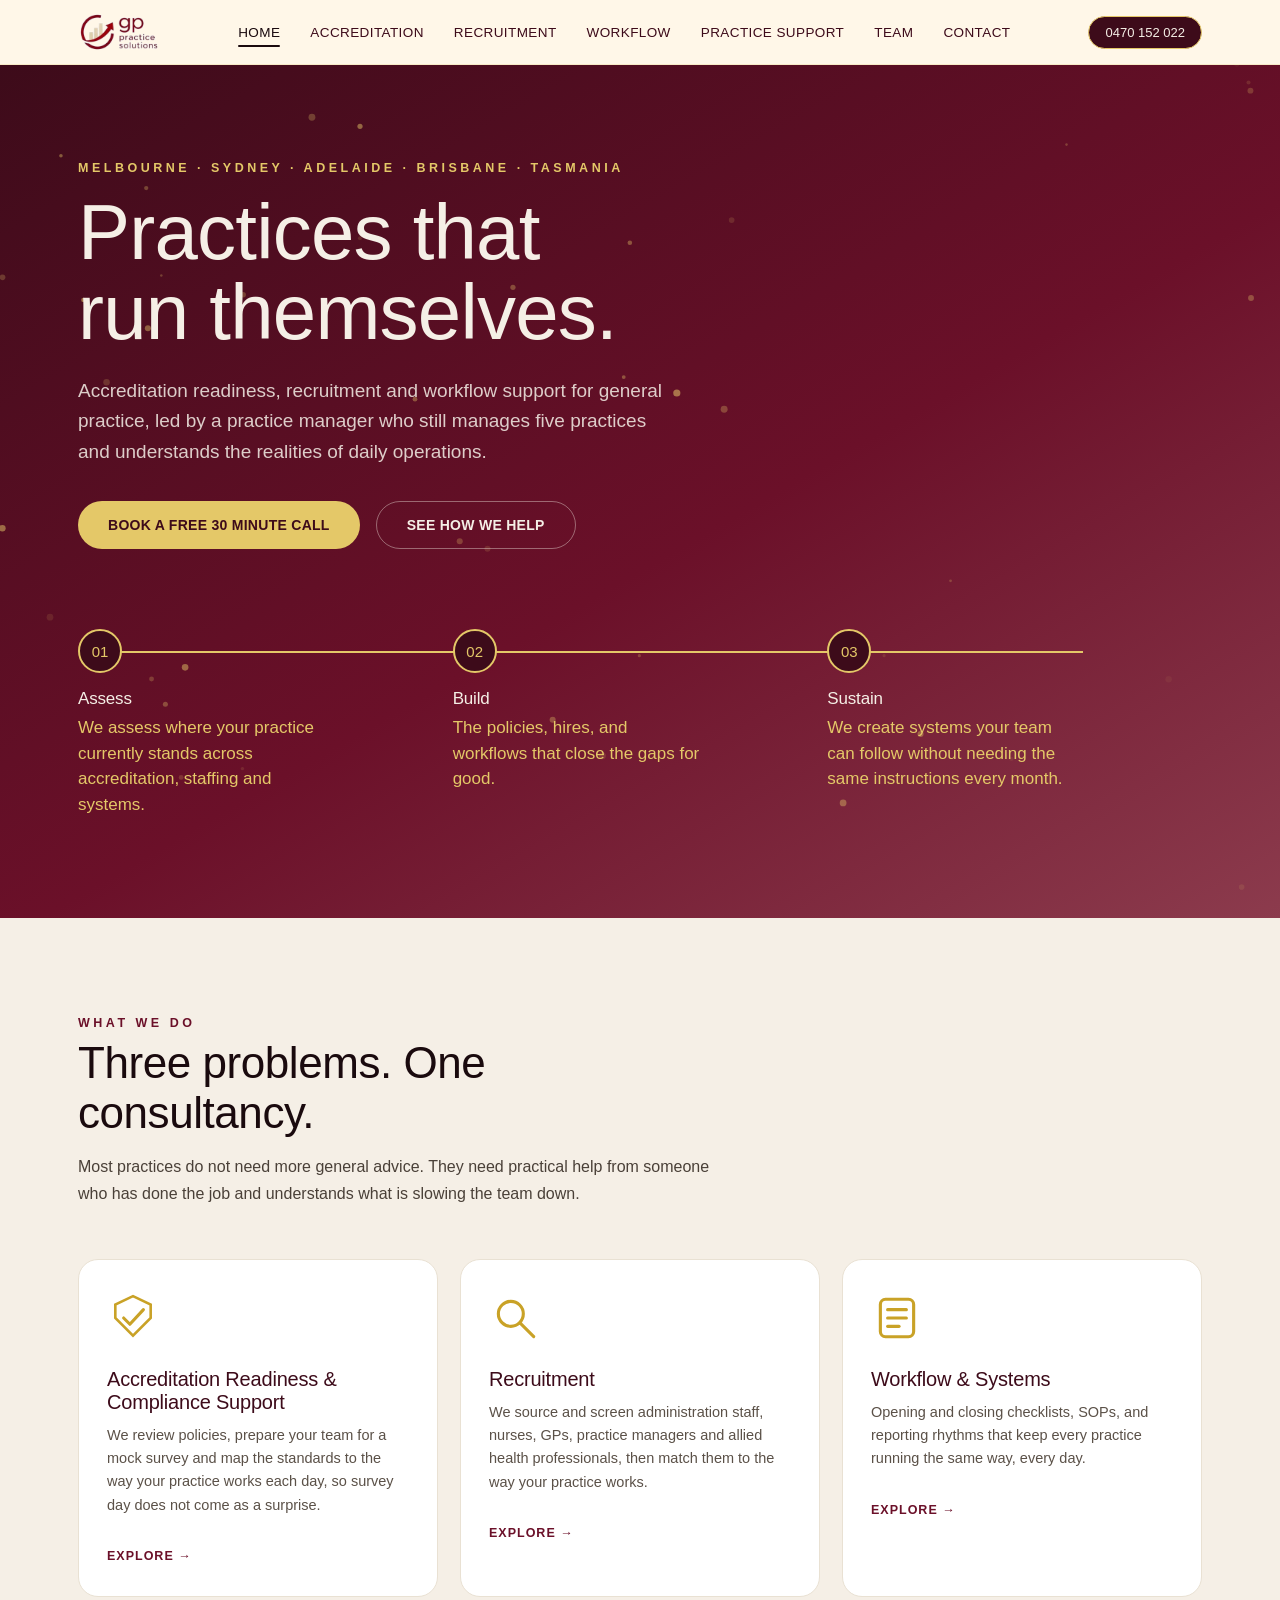
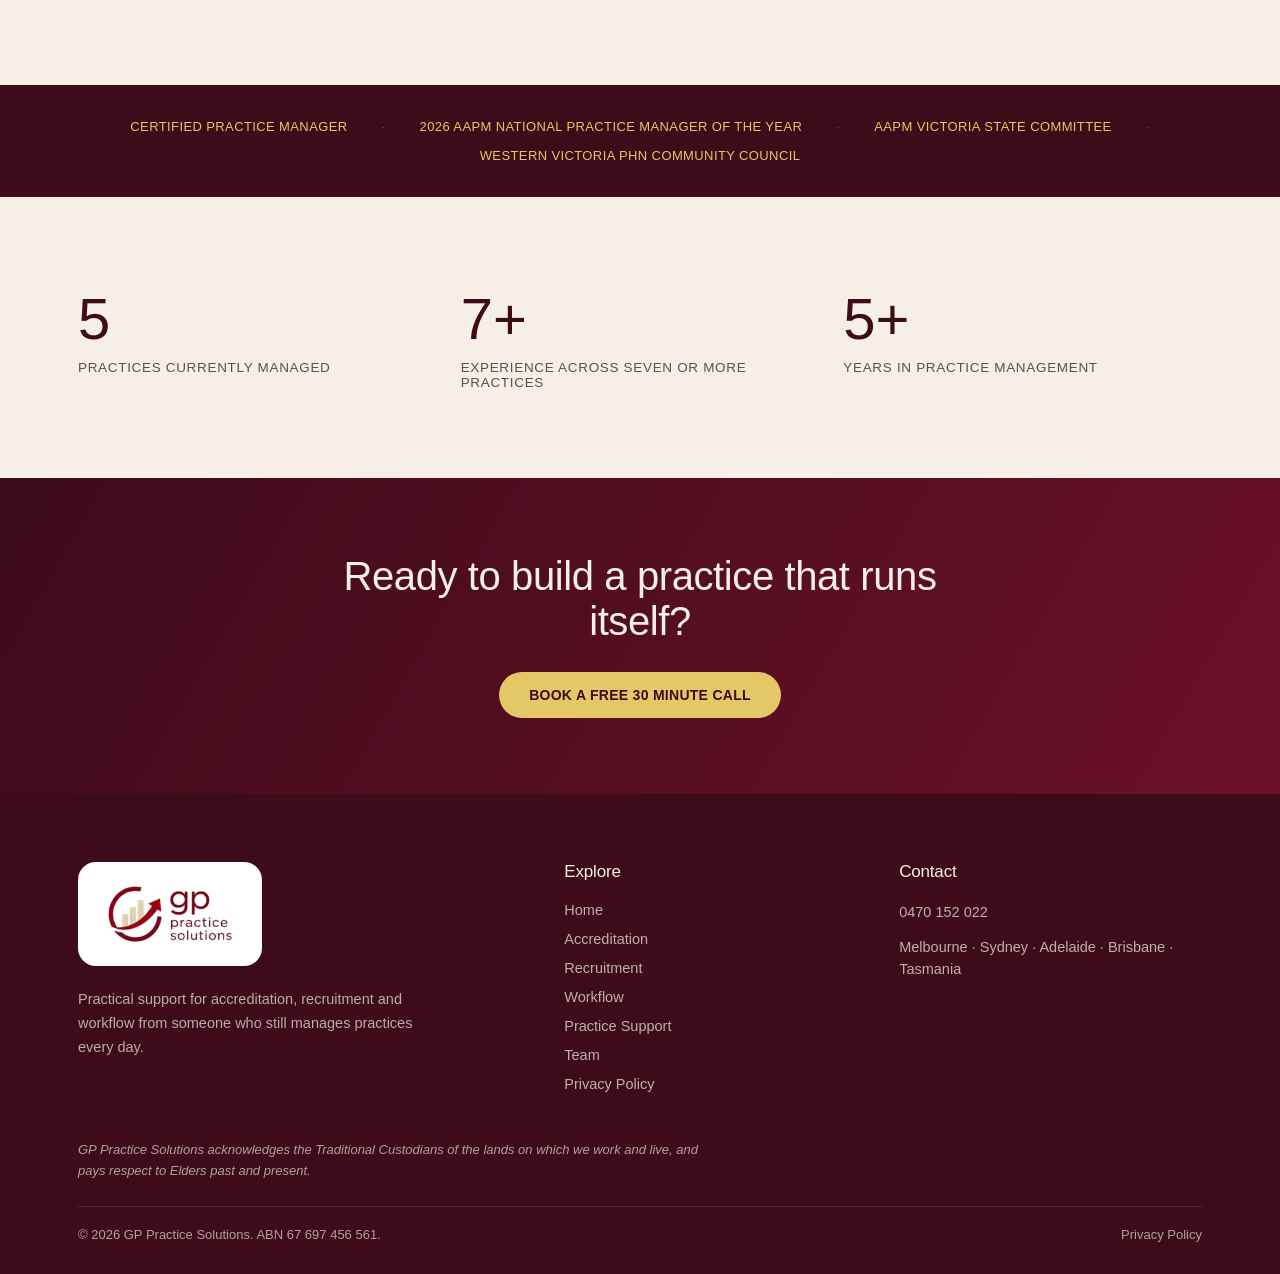
==== commit e00e3db6: "Update logo image source path in index.html" ====
--- a/index.html
+++ b/index.html
@@ -44,7 +44,7 @@
 <body data-page="index">
 
 <div id="pageLoader" aria-hidden="true">
-  <img src="images/logo.png" alt="" width="96" height="47">
+  <img src="logo.png" alt="" width="96" height="47">
   <div class="loader-bar"></div>
 </div>
 
